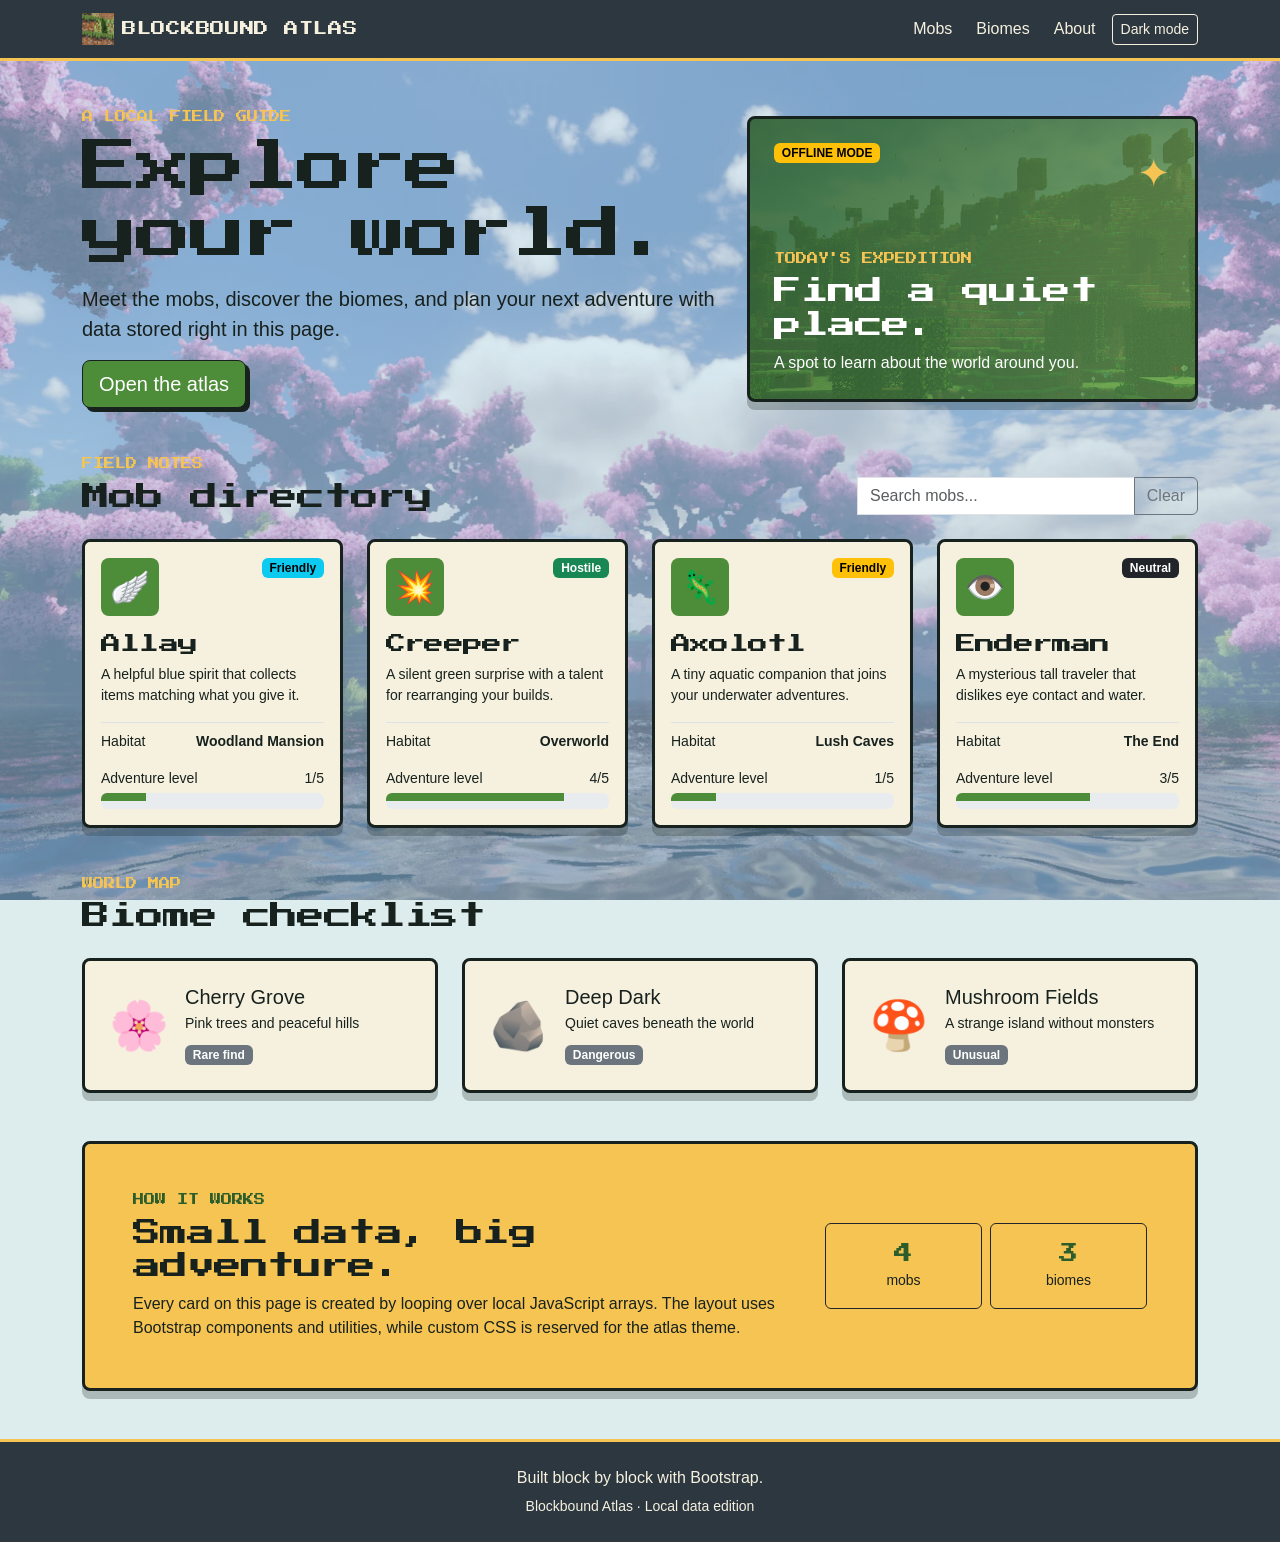
==== webdev/activities/a02/index.html @ 8b09c069 "Made a hamburger menu for mobile view in A01, also made A02 (forgot to commit the thing so it's one " ====
<!doctype html>
<html lang="en">
  <head>
    <meta charset="UTF-8" />
    <meta name="viewport" content="width=device-width, initial-scale=1.0" />
    <meta
      name="description"
      content="A local Minecraft-inspired explorer built with Bootstrap and JavaScript data."
    />
    <title>Blockbound Atlas | Local Explorer</title>
    <link rel="icon" type="image/png" href="assets/favicon.png" />
    <link rel="preconnect" href="https://fonts.googleapis.com" />
    <link rel="preconnect" href="https://fonts.gstatic.com" crossorigin />
    <link
      href="https://fonts.googleapis.com/css2?family=Press+Start+2P&display=swap"
      rel="stylesheet"
    />
    <link
      href="https://cdn.jsdelivr.net/npm/bootstrap@5.3.3/dist/css/bootstrap.min.css"
      rel="stylesheet"
      integrity="sha384-QWTKZyjpPEjISv5WaRU9OFeRpok6YctnYmDr5pNlyT2bRjXh0JMhjY6hW+ALEwIH"
      crossorigin="anonymous"
    />
    <link rel="stylesheet" href="css/style.css" />
  </head>
  <body id="top">
    <header class="navbar navbar-expand-md navbar-dark sticky-top site-header">
      <div class="container">
        <a
          class="navbar-brand atlas-brand d-inline-flex align-items-center"
          href="#top"
        >
          <img
            class="atlas-logo me-2"
            src="assets/favicon.png"
            alt=""
            aria-hidden="true"
          />
          BLOCKBOUND ATLAS
        </a>
        <button
          class="navbar-toggler"
          type="button"
          data-bs-toggle="collapse"
          data-bs-target="#main-navigation"
          aria-controls="main-navigation"
          aria-expanded="false"
          aria-label="Open navigation menu"
        >
          <span class="navbar-toggler-icon"></span>
        </button>
        <nav
          class="collapse navbar-collapse"
          id="main-navigation"
          aria-label="Main navigation"
        >
          <ul class="navbar-nav ms-auto align-items-md-center gap-md-2">
            <li class="nav-item"><a class="nav-link" href="#mobs">Mobs</a></li>
            <li class="nav-item">
              <a class="nav-link" href="#biomes">Biomes</a>
            </li>
            <li class="nav-item">
              <a class="nav-link" href="#about">About</a>
            </li>
            <li class="nav-item">
              <button
                class="btn btn-sm theme-toggle"
                id="theme-toggle"
                type="button"
              >
                Dark mode
              </button>
            </li>
          </ul>
        </nav>
      </div>
    </header>

    <main>
      <section class="container py-5">
        <div class="row align-items-center g-4">
          <div class="col-lg-7">
            <p class="eyebrow">A local field guide</p>
            <h1 class="display-4 pixel-title">Explore your world.</h1>
            <p class="lead mt-3">
              Meet the mobs, discover the biomes, and plan your next adventure
              with data stored right in this page.
            </p>
            <a class="btn btn-atlas btn-lg" href="#mobs">Open the atlas</a>
          </div>
          <div class="col-lg-5">
            <div class="hero-panel p-4">
              <div class="d-flex justify-content-between align-items-start">
                <span class="badge text-bg-warning">OFFLINE MODE</span>
                <span class="compass" aria-hidden="true">✦</span>
              </div>
              <p class="eyebrow mt-5 mb-2">Today's expedition</p>
              <h2 class="h3 pixel-title">Find a quiet place.</h2>
              <p class="mb-0">A spot to learn about the world around you.</p>
            </div>
          </div>
        </div>
      </section>

      <section class="container pb-5" id="mobs">
        <div
          class="d-flex flex-wrap gap-3 justify-content-between align-items-end mb-4"
        >
          <div>
            <p class="eyebrow mb-2">Field notes</p>
            <h2 class="pixel-title h3 mb-0">Mob directory</h2>
          </div>
          <div class="input-group atlas-search">
            <label class="visually-hidden" for="mob-search">Search mobs</label>
            <input
              class="form-control"
              id="mob-search"
              type="search"
              placeholder="Search mobs..."
            />
            <button
              class="btn btn-outline-secondary"
              id="clear-search"
              type="button"
            >
              Clear
            </button>
          </div>
        </div>
        <div class="row g-4" id="mob-list"></div>
        <p class="text-center mt-4 mb-0 d-none" id="empty-mobs">
          No mobs match that search. Try another name or type.
        </p>
      </section>

      <section class="container pb-5" id="biomes">
        <div class="mb-4">
          <p class="eyebrow mb-2">World map</p>
          <h2 class="pixel-title h3 mb-0">Biome checklist</h2>
        </div>
        <div class="row g-4" id="biome-list"></div>
      </section>

      <section class="container pb-5" id="about">
        <div class="about-panel p-4 p-md-5">
          <div class="row g-4 align-items-center">
            <div class="col-md-8">
              <p class="eyebrow">How it works</p>
              <h2 class="pixel-title h3">Small data, big adventure.</h2>
              <p class="mb-0">
                Every card on this page is created by looping over local
                JavaScript arrays. The layout uses Bootstrap components and
                utilities, while custom CSS is reserved for the atlas theme.
              </p>
            </div>
            <div class="col-md-4">
              <div class="row text-center g-2" id="atlas-stats"></div>
            </div>
          </div>
        </div>
      </section>
    </main>

    <footer class="site-footer py-4 text-center">
      <p class="mb-1">Built block by block with Bootstrap.</p>
      <small>Blockbound Atlas &middot; Local data edition</small>
    </footer>

    <script src="https://cdn.jsdelivr.net/npm/bootstrap@5.3.3/dist/js/bootstrap.bundle.min.js"></script>
    <script src="js/script.js"></script>
  </body>
</html>
---- webdev/activities/a02/css/style.css ----
:root {
  --atlas-ink: #17211d;
  --atlas-paper: #f6f1df;
  --atlas-green: #4d8c38;
  --atlas-green-dark: #2d5d2a;
  --atlas-gold: #f6c453;
  --atlas-stone: #2d3740;
  --atlas-header-text: #f6f1df;
  --atlas-shadow: 0 8px 0 rgba(23, 33, 29, 0.25);
}

body {
  min-height: 100vh;
  color: var(--atlas-ink);
  font-family: "Trebuchet MS", Arial, sans-serif;
  background:
    linear-gradient(rgba(191, 232, 255, 0.45), rgba(191, 232, 255, 0.45)),
    url("../assets/background-light.jpg") center / cover fixed,
    var(--atlas-paper);
}

[data-bs-theme="dark"] {
  --atlas-ink: #f6f1df;
  --atlas-paper: #26332f;
  --atlas-green: #70b64b;
  --atlas-green-dark: #b6e3a0;
  --atlas-stone: #17211d;
  --atlas-header-text: #b6e3a0;
}

[data-bs-theme="dark"] body {
  background:
    linear-gradient(rgba(23, 33, 29, 0.7), rgba(23, 33, 29, 0.7)),
    url("../assets/background-dark.jpg") center / cover fixed,
    var(--atlas-paper);
}

.site-header,
.site-footer {
  --bs-navbar-color: var(--atlas-header-text);
  --bs-navbar-hover-color: var(--atlas-gold);
  --bs-navbar-brand-color: var(--atlas-header-text);
  --bs-navbar-brand-hover-color: var(--atlas-gold);
  color: var(--atlas-header-text) !important;
  background: var(--atlas-stone);
  border-bottom: 3px solid var(--atlas-gold);
}

.site-footer {
  border-top: 3px solid var(--atlas-gold);
  border-bottom: 0;
}

.atlas-brand,
.site-header .nav-link {
  color: var(--atlas-header-text) !important;
}

.site-header.navbar-dark .navbar-nav .nav-link {
  color: var(--atlas-header-text) !important;
}

.atlas-brand:hover,
.site-header .nav-link:hover,
.site-header.navbar-dark .navbar-nav .nav-link:hover {
  color: var(--atlas-gold) !important;
}

.site-header .navbar-brand {
  color: var(--atlas-header-text) !important;
}

.atlas-brand,
.pixel-title {
  font-family: "Press Start 2P", "Trebuchet MS", Arial, sans-serif;
  letter-spacing: -0.04em;
}

.atlas-brand {
  font-size: 0.9rem;
  letter-spacing: 0.05em;
  line-height: 1;
}

.eyebrow {
  color: var(--atlas-gold);
}

.atlas-logo {
  width: 32px;
  height: 32px;
  object-fit: contain;
  vertical-align: middle;
}

.hero-panel,
.about-panel,
.mob-card,
.biome-card {
  border: 3px solid var(--atlas-ink);
  border-radius: 0.5rem;
  box-shadow: var(--atlas-shadow);
  background: var(--atlas-paper);
}

.hero-panel {
  min-height: 260px;
  color: #fff;
  background:
    linear-gradient(135deg, rgba(45, 93, 42, 0.88), rgba(77, 140, 56, 0.7)),
    url("../assets/minecraft-hero.png") center / cover;
}

.about-panel {
  background: var(--atlas-gold);
}

.about-panel .eyebrow {
  color: var(--atlas-green-dark);
}

.eyebrow {
  margin-bottom: 0.5rem;
  font-family: "Press Start 2P", "Trebuchet MS", Arial, sans-serif;
  font-size: 0.7rem;
  text-transform: uppercase;
}

.compass {
  font-size: 2.5rem;
  color: var(--atlas-gold);
}

.btn-atlas {
  color: #fff;
  background: var(--atlas-green);
  border-color: var(--atlas-ink);
  box-shadow: 4px 4px 0 var(--atlas-ink);
}

.btn-atlas:hover {
  color: #fff;
  background: var(--atlas-green-dark);
}

.theme-toggle {
  color: var(--atlas-header-text) !important;
  border-color: var(--atlas-header-text) !important;
}

.theme-toggle:hover {
  color: var(--atlas-stone) !important;
  background: var(--atlas-header-text);
}

.mob-card,
.biome-card {
  height: 100%;
  transition: transform 0.2s ease;
}

.mob-card:hover,
.biome-card:hover {
  transform: translateY(-4px);
}

.mob-icon {
  display: grid;
  width: 58px;
  height: 58px;
  place-items: center;
  border-radius: 0.5rem;
  background: var(--atlas-green);
  font-size: 2rem;
}

.difficulty-bar {
  height: 0.5rem;
  background: var(--atlas-green);
}

.atlas-search {
  max-width: 340px;
}

.stat-number {
  display: block;
  color: var(--atlas-green-dark);
  font-family: "Press Start 2P", monospace;
  font-size: 1.2rem;
}
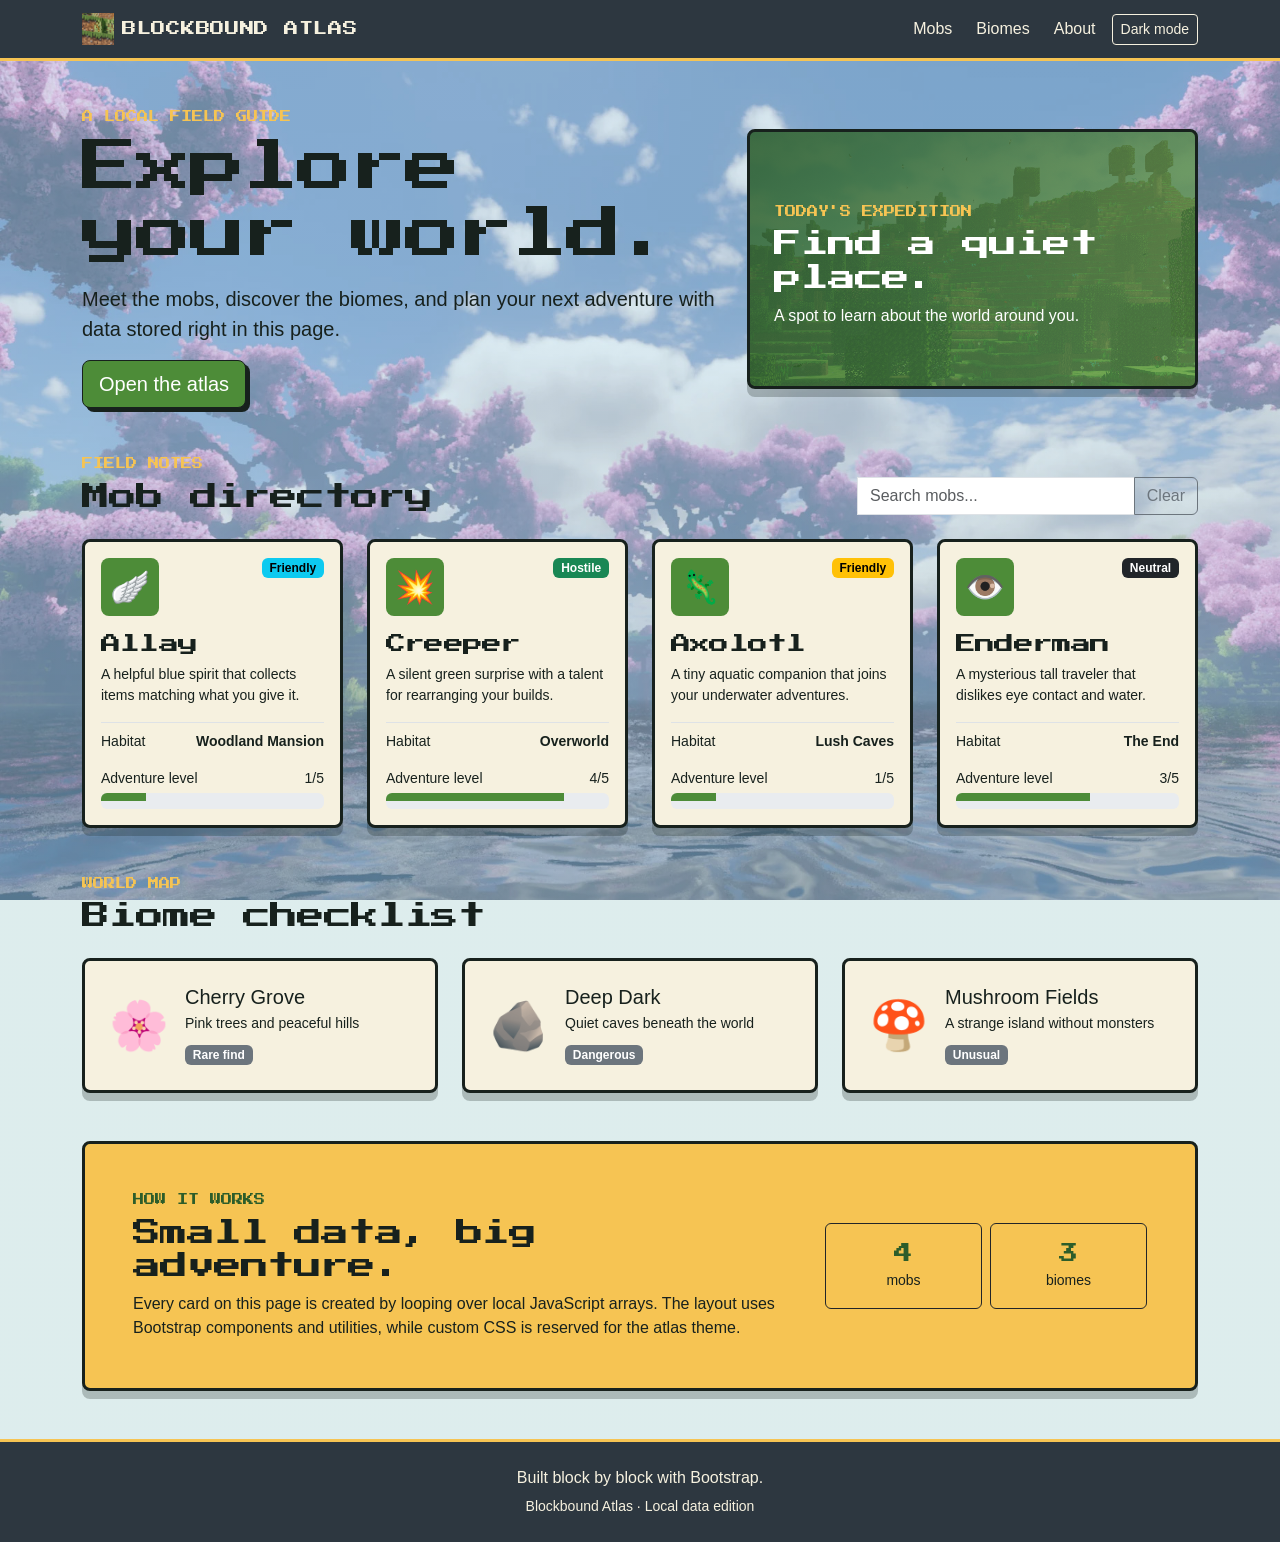
==== commit 182c7a42: "Made some slight design changes." ====
--- a/webdev/activities/a02/index.html
+++ b/webdev/activities/a02/index.html
@@ -91,8 +91,6 @@
           <div class="col-lg-5">
             <div class="hero-panel p-4">
               <div class="d-flex justify-content-between align-items-start">
-                <span class="badge text-bg-warning">OFFLINE MODE</span>
-                <span class="compass" aria-hidden="true">✦</span>
               </div>
               <p class="eyebrow mt-5 mb-2">Today's expedition</p>
               <h2 class="h3 pixel-title">Find a quiet place.</h2>
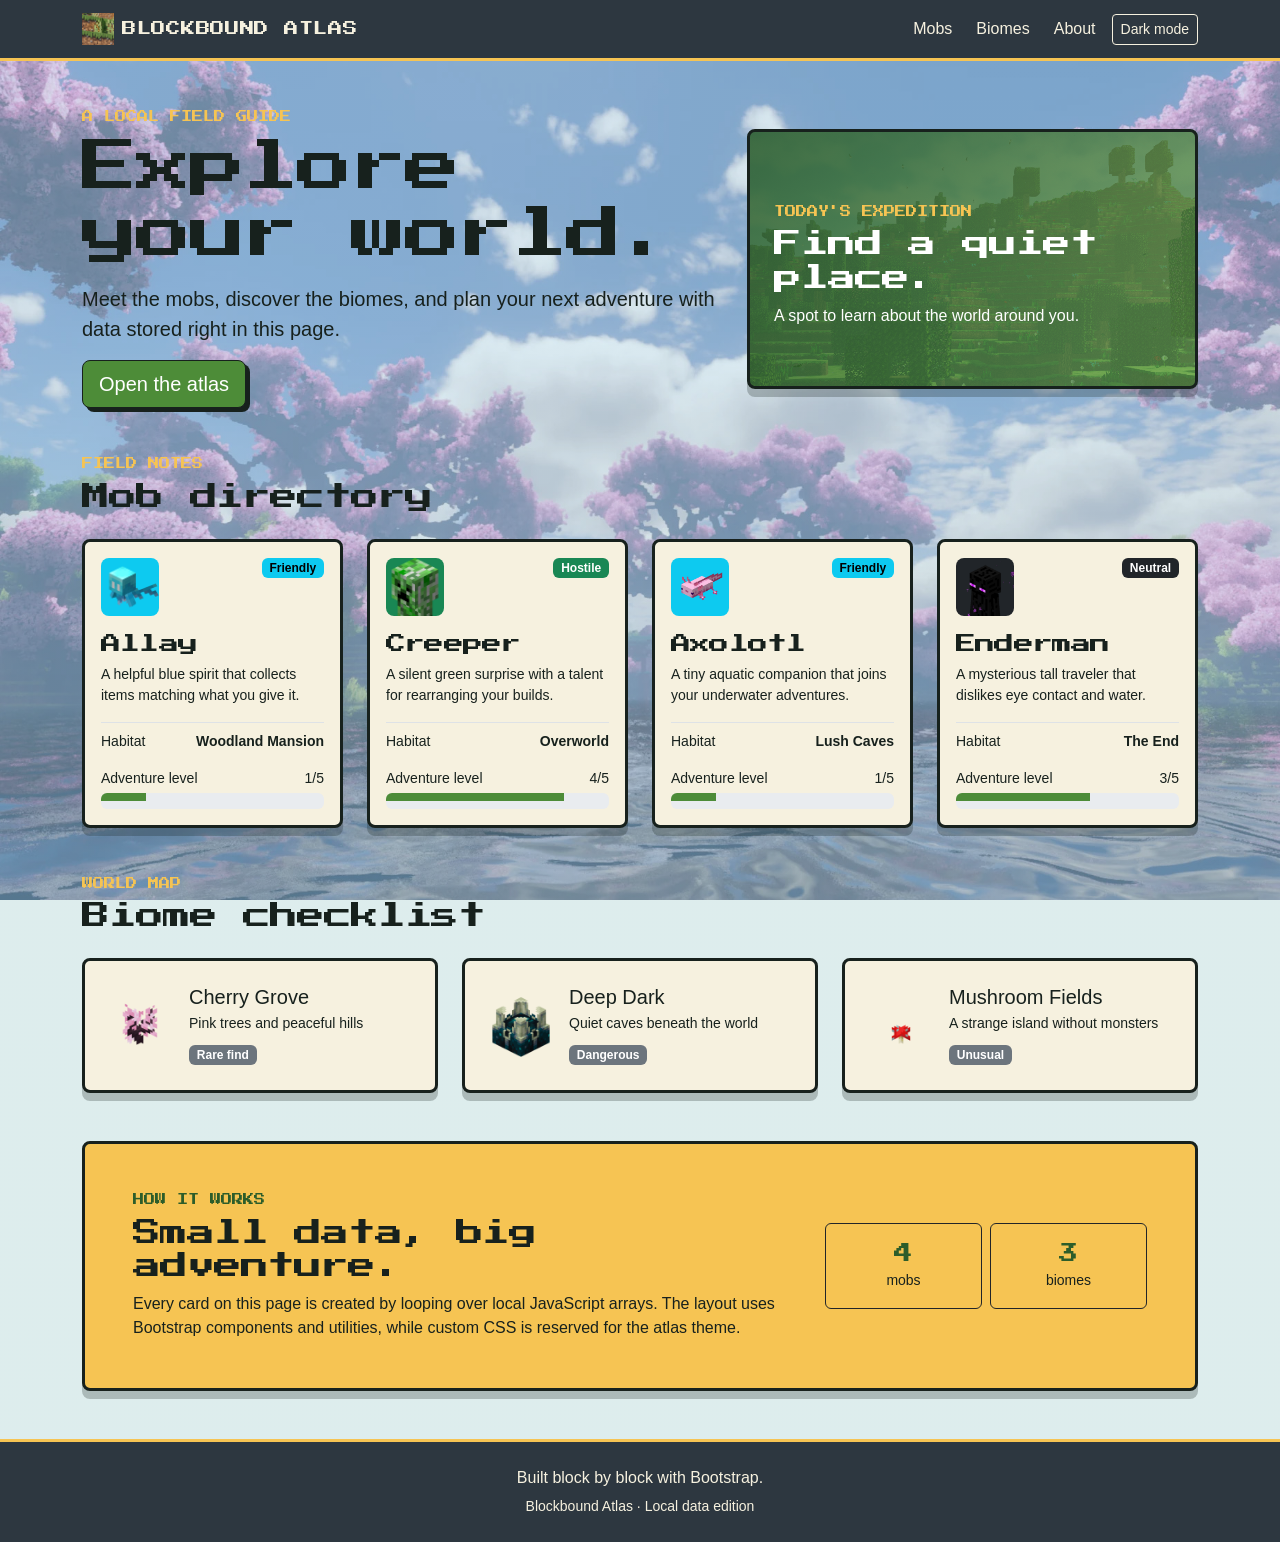
==== commit 31d0c2f0: "Changed the assets for the mobs and biomes, and also changed the js function from .map to a for loop" ====
--- a/webdev/activities/a02/index.html
+++ b/webdev/activities/a02/index.html
@@ -90,8 +90,9 @@
           </div>
           <div class="col-lg-5">
             <div class="hero-panel p-4">
-              <div class="d-flex justify-content-between align-items-start">
-              </div>
+              <div
+                class="d-flex justify-content-between align-items-start"
+              ></div>
               <p class="eyebrow mt-5 mb-2">Today's expedition</p>
               <h2 class="h3 pixel-title">Find a quiet place.</h2>
               <p class="mb-0">A spot to learn about the world around you.</p>
@@ -108,27 +109,8 @@
             <p class="eyebrow mb-2">Field notes</p>
             <h2 class="pixel-title h3 mb-0">Mob directory</h2>
           </div>
-          <div class="input-group atlas-search">
-            <label class="visually-hidden" for="mob-search">Search mobs</label>
-            <input
-              class="form-control"
-              id="mob-search"
-              type="search"
-              placeholder="Search mobs..."
-            />
-            <button
-              class="btn btn-outline-secondary"
-              id="clear-search"
-              type="button"
-            >
-              Clear
-            </button>
-          </div>
         </div>
         <div class="row g-4" id="mob-list"></div>
-        <p class="text-center mt-4 mb-0 d-none" id="empty-mobs">
-          No mobs match that search. Try another name or type.
-        </p>
       </section>
 
       <section class="container pb-5" id="biomes">
--- a/webdev/activities/a02/css/style.css
+++ b/webdev/activities/a02/css/style.css
@@ -170,17 +170,25 @@
   height: 58px;
   place-items: center;
   border-radius: 0.5rem;
-  background: var(--atlas-green);
-  font-size: 2rem;
+  overflow: hidden;
+}
+
+.mob-icon img,
+.biome-icon {
+  width: 100%;
+  height: 100%;
+  object-fit: contain;
+}
+
+.biome-icon {
+  flex: 0 0 64px;
+  width: 64px;
+  height: 64px;
 }
 
 .difficulty-bar {
   height: 0.5rem;
   background: var(--atlas-green);
-}
-
-.atlas-search {
-  max-width: 340px;
 }
 
 .stat-number {
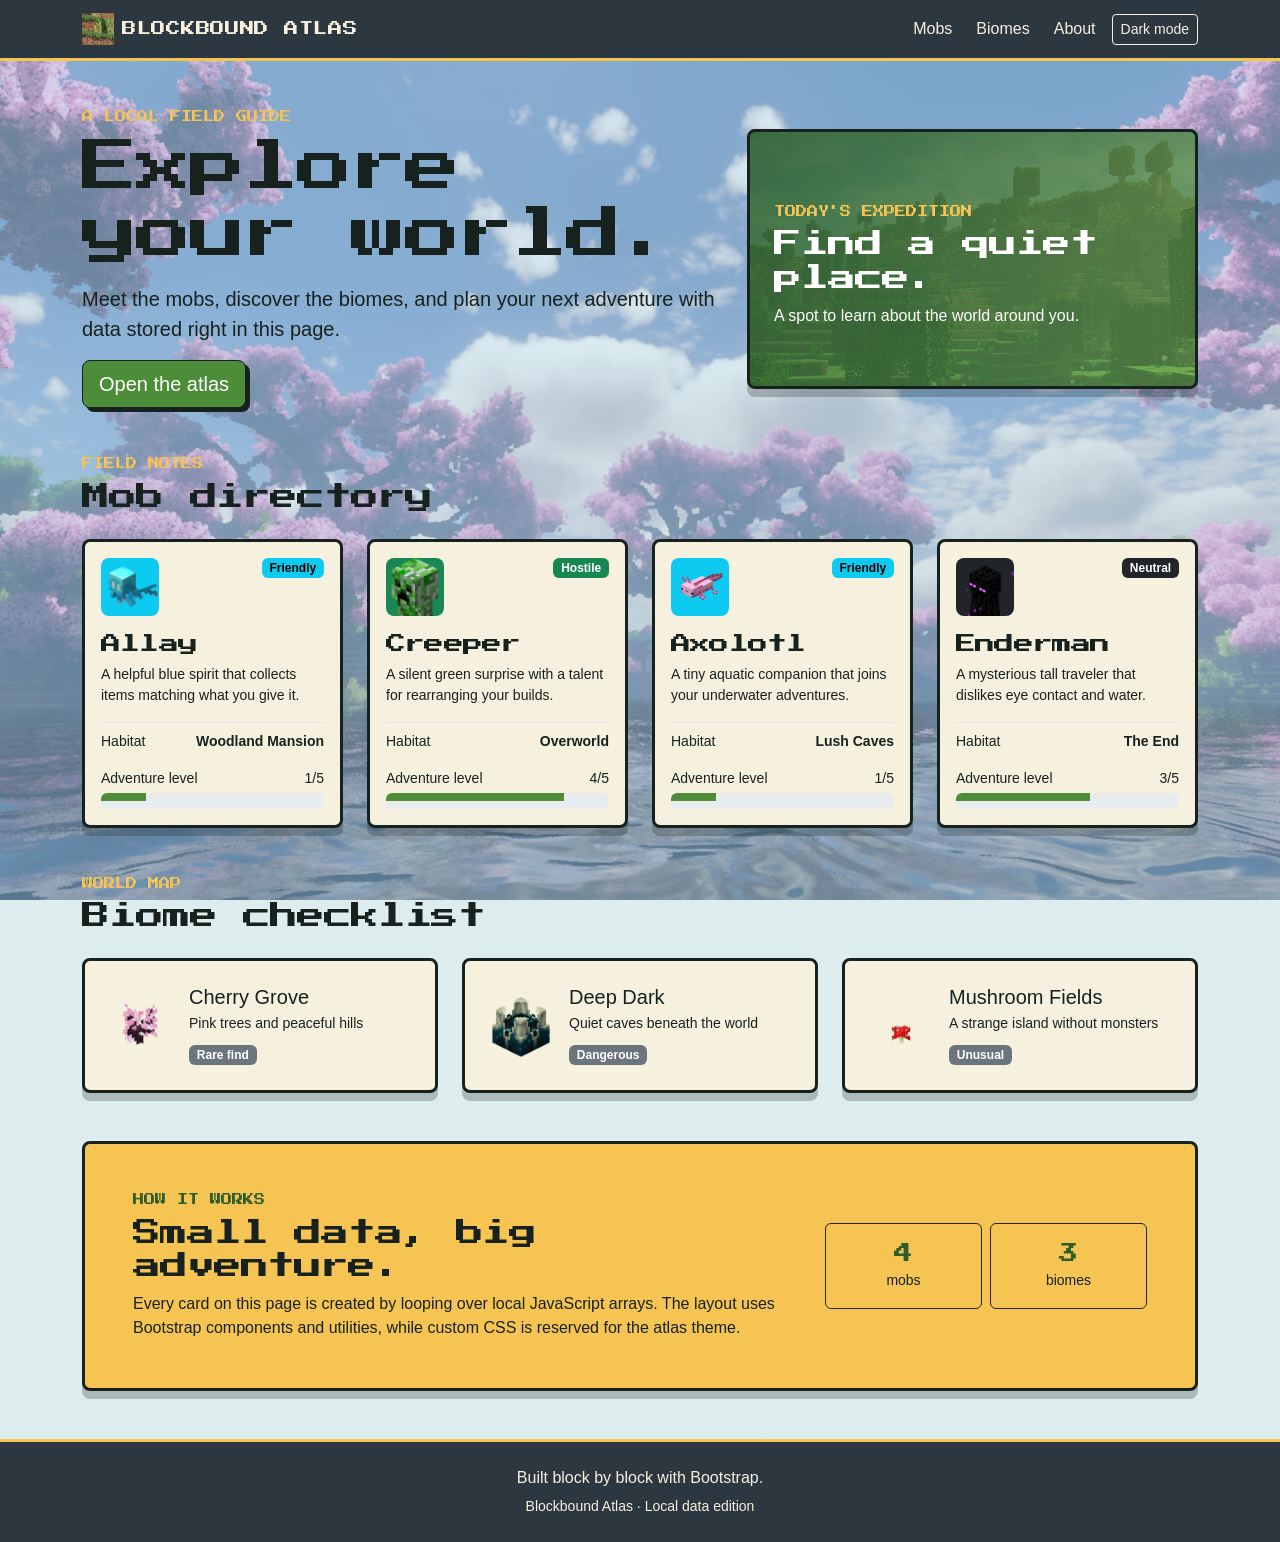
==== commit 702c3250: "Also did the useful comments thing for A01 & A02." ====
--- a/webdev/activities/a02/index.html
+++ b/webdev/activities/a02/index.html
@@ -1,6 +1,7 @@
 <!doctype html>
 <html lang="en">
   <head>
+    <!-- Page metadata, fonts, Bootstrap, and the atlas favicon. -->
     <meta charset="UTF-8" />
     <meta name="viewport" content="width=device-width, initial-scale=1.0" />
     <meta
@@ -24,6 +25,7 @@
     <link rel="stylesheet" href="css/style.css" />
   </head>
   <body id="top">
+    <!-- Bootstrap navbar collapses into a mobile menu at the medium breakpoint. -->
     <header class="navbar navbar-expand-md navbar-dark sticky-top site-header">
       <div class="container">
         <a
@@ -77,6 +79,7 @@
     </header>
 
     <main>
+      <!-- Intro panel and the main call to action. -->
       <section class="container py-5">
         <div class="row align-items-center g-4">
           <div class="col-lg-7">
@@ -101,6 +104,7 @@
         </div>
       </section>
 
+      <!-- Mob cards are generated from the mobs array in script.js. -->
       <section class="container pb-5" id="mobs">
         <div
           class="d-flex flex-wrap gap-3 justify-content-between align-items-end mb-4"
@@ -113,6 +117,7 @@
         <div class="row g-4" id="mob-list"></div>
       </section>
 
+      <!-- Biome cards are generated from the biomes array in script.js. -->
       <section class="container pb-5" id="biomes">
         <div class="mb-4">
           <p class="eyebrow mb-2">World map</p>
@@ -121,6 +126,7 @@
         <div class="row g-4" id="biome-list"></div>
       </section>
 
+      <!-- Explains the local-data approach and displays generated totals. -->
       <section class="container pb-5" id="about">
         <div class="about-panel p-4 p-md-5">
           <div class="row g-4 align-items-center">
@@ -141,6 +147,7 @@
       </section>
     </main>
 
+    <!-- Opaque footer keeps the attribution readable over the background. -->
     <footer class="site-footer py-4 text-center">
       <p class="mb-1">Built block by block with Bootstrap.</p>
       <small>Blockbound Atlas &middot; Local data edition</small>
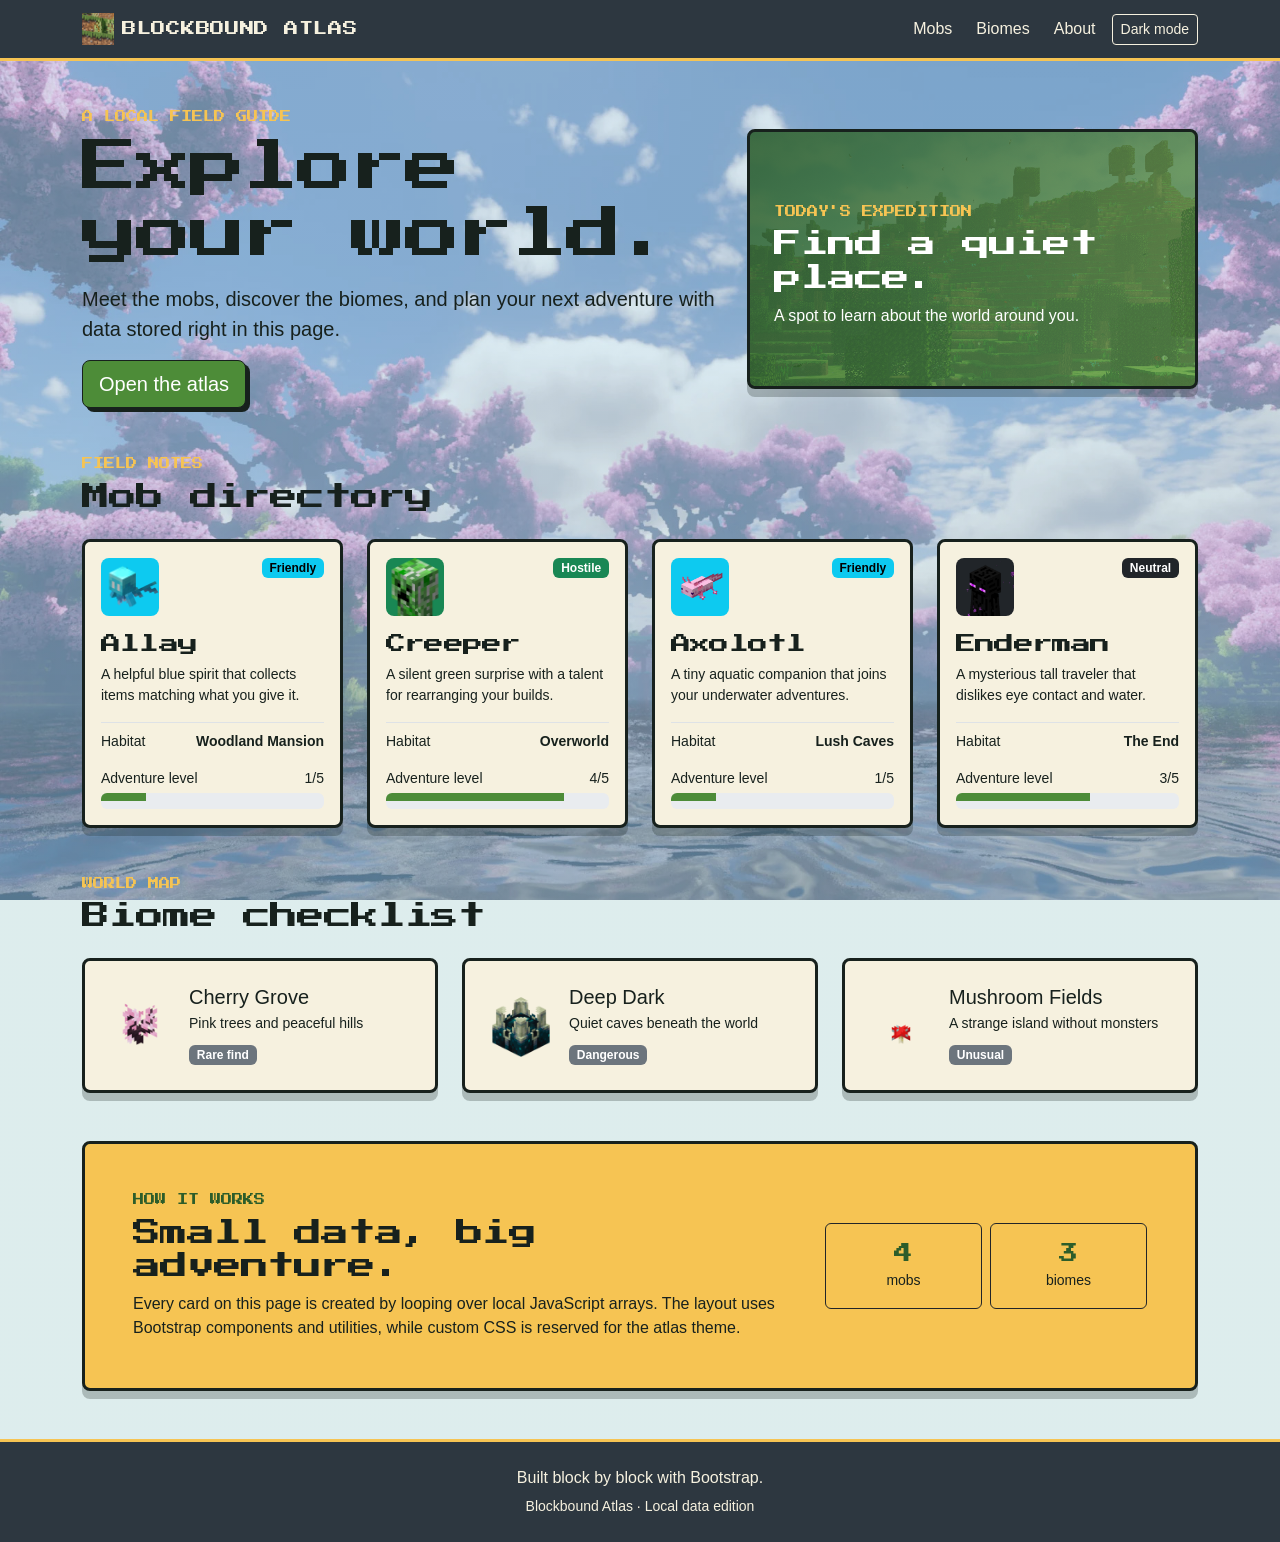
==== commit a6006ceb: "Updated bootstrap version from 5.3.3 to 5.3.8, and added demo 7 placeholder files." ====
--- a/webdev/activities/a02/index.html
+++ b/webdev/activities/a02/index.html
@@ -17,9 +17,9 @@
       rel="stylesheet"
     />
     <link
-      href="https://cdn.jsdelivr.net/npm/bootstrap@5.3.3/dist/css/bootstrap.min.css"
+      href="https://cdn.jsdelivr.net/npm/bootstrap@5.3.8/dist/css/bootstrap.min.css"
       rel="stylesheet"
-      integrity="sha384-QWTKZyjpPEjISv5WaRU9OFeRpok6YctnYmDr5pNlyT2bRjXh0JMhjY6hW+ALEwIH"
+      integrity="sha384-sRIl4kxILFvY47J16cr9ZwB07vP4J8+LH7qKQnuqkuIAvNWLzeN8tE5YBujZqJLB"
       crossorigin="anonymous"
     />
     <link rel="stylesheet" href="css/style.css" />
@@ -153,7 +153,11 @@
       <small>Blockbound Atlas &middot; Local data edition</small>
     </footer>
 
-    <script src="https://cdn.jsdelivr.net/npm/bootstrap@5.3.3/dist/js/bootstrap.bundle.min.js"></script>
+    <script
+      src="https://cdn.jsdelivr.net/npm/bootstrap@5.3.8/dist/js/bootstrap.bundle.min.js"
+      integrity="sha384-FKyoEForCGlyvwx9Hj09JcYn3nv7wiPVlz7YYwJrWVcXK/BmnVDxM+D2scQbITxI"
+      crossorigin="anonymous"
+    ></script>
     <script src="js/script.js"></script>
   </body>
 </html>
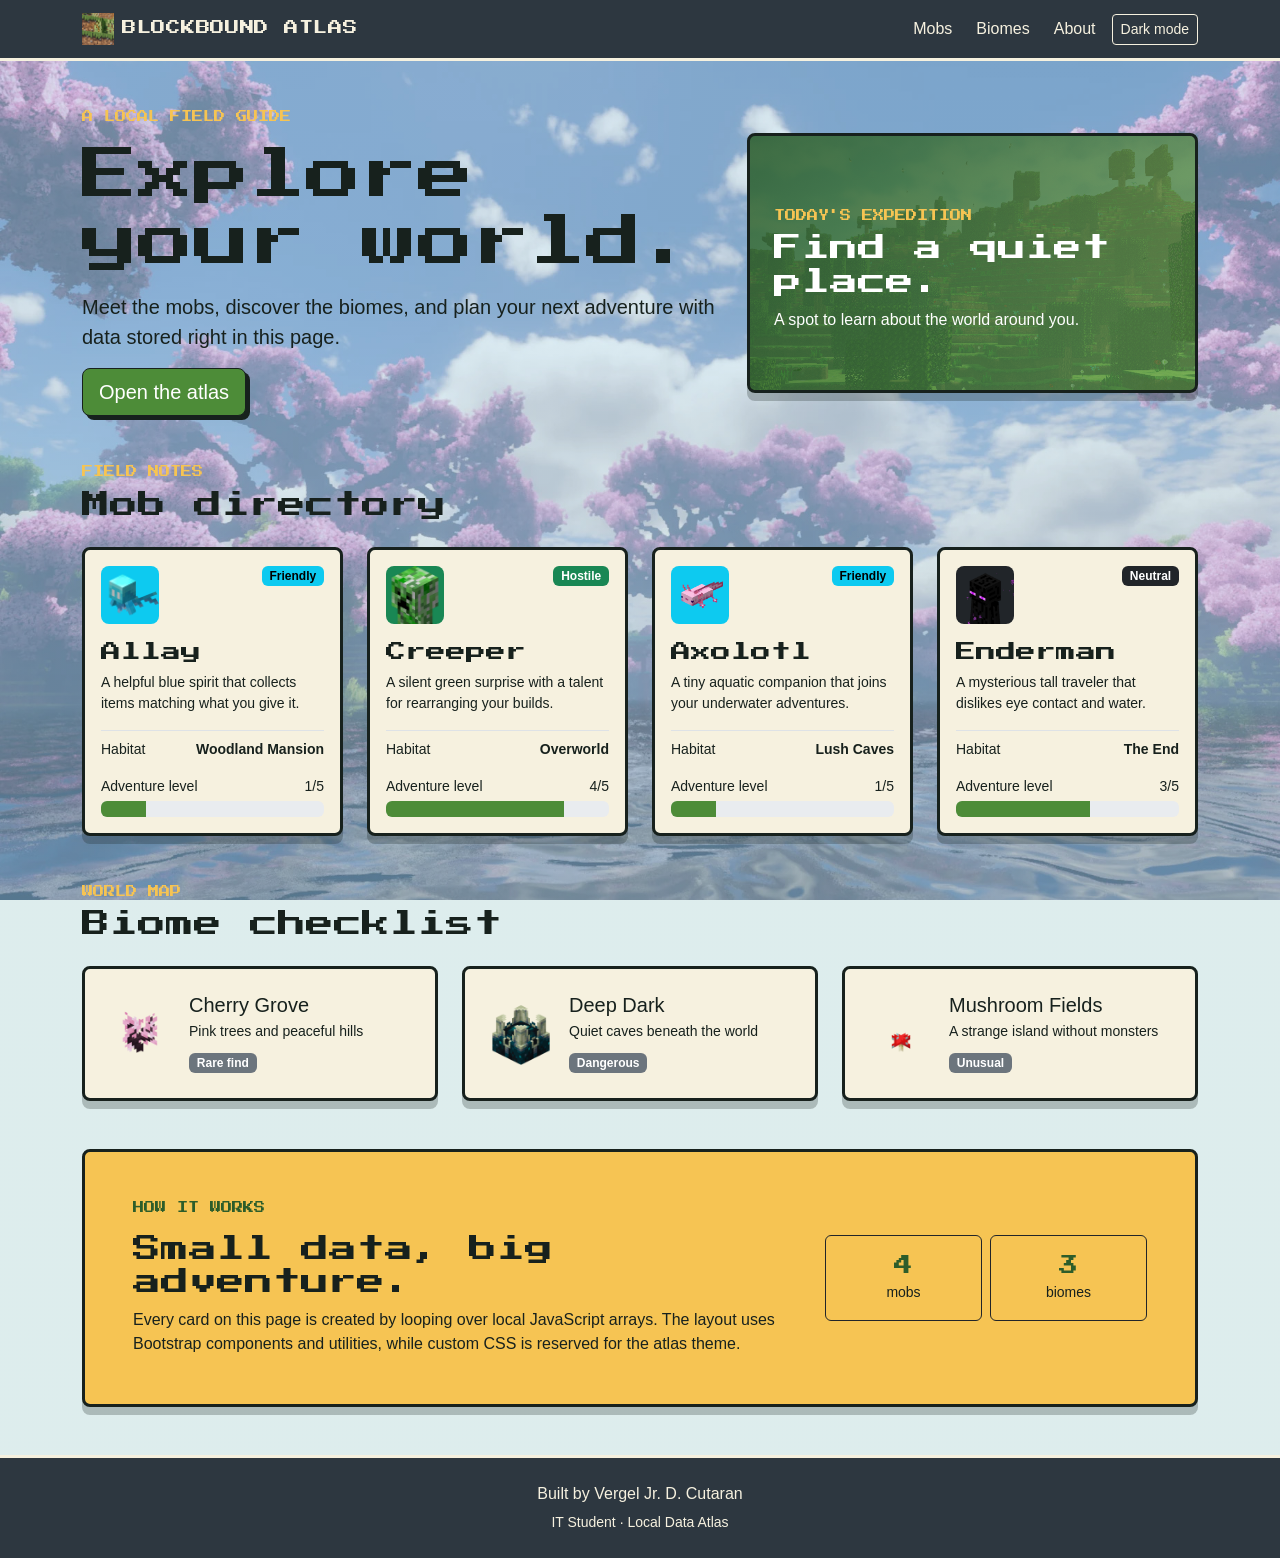
==== commit 59619e3e: "Removed unnecessary and redundant lines for efficiency." ====
--- a/webdev/activities/a02/index.html
+++ b/webdev/activities/a02/index.html
@@ -1,7 +1,7 @@
 <!doctype html>
 <html lang="en">
   <head>
-    <!-- Page metadata, fonts, Bootstrap, and the atlas favicon. -->
+    <!-- Page metadata and shared Bootstrap/font dependencies. -->
     <meta charset="UTF-8" />
     <meta name="viewport" content="width=device-width, initial-scale=1.0" />
     <meta
@@ -25,7 +25,7 @@
     <link rel="stylesheet" href="css/style.css" />
   </head>
   <body id="top">
-    <!-- Bootstrap navbar collapses into a mobile menu at the medium breakpoint. -->
+    <!-- Bootstrap provides the responsive navigation collapse. -->
     <header class="navbar navbar-expand-md navbar-dark sticky-top site-header">
       <div class="container">
         <a
@@ -69,6 +69,7 @@
                 class="btn btn-sm theme-toggle"
                 id="theme-toggle"
                 type="button"
+                aria-pressed="false"
               >
                 Dark mode
               </button>
@@ -79,7 +80,7 @@
     </header>
 
     <main>
-      <!-- Intro panel and the main call to action. -->
+      <!-- Intro copy and expedition call to action. -->
       <section class="container py-5">
         <div class="row align-items-center g-4">
           <div class="col-lg-7">
@@ -104,7 +105,7 @@
         </div>
       </section>
 
-      <!-- Mob cards are generated from the mobs array in script.js. -->
+      <!-- JavaScript fills this grid from the local mob data. -->
       <section class="container pb-5" id="mobs">
         <div
           class="d-flex flex-wrap gap-3 justify-content-between align-items-end mb-4"
@@ -117,7 +118,7 @@
         <div class="row g-4" id="mob-list"></div>
       </section>
 
-      <!-- Biome cards are generated from the biomes array in script.js. -->
+      <!-- JavaScript fills this grid from the local biome data. -->
       <section class="container pb-5" id="biomes">
         <div class="mb-4">
           <p class="eyebrow mb-2">World map</p>
@@ -126,7 +127,7 @@
         <div class="row g-4" id="biome-list"></div>
       </section>
 
-      <!-- Explains the local-data approach and displays generated totals. -->
+      <!-- About panel also receives its totals from JavaScript. -->
       <section class="container pb-5" id="about">
         <div class="about-panel p-4 p-md-5">
           <div class="row g-4 align-items-center">
@@ -147,10 +148,10 @@
       </section>
     </main>
 
-    <!-- Opaque footer keeps the attribution readable over the background. -->
+    <!-- Solid footer keeps attribution readable over the background. -->
     <footer class="site-footer py-4 text-center">
-      <p class="mb-1">Built block by block with Bootstrap.</p>
-      <small>Blockbound Atlas &middot; Local data edition</small>
+      <p class="mb-1">Built by Vergel Jr. D. Cutaran</p>
+      <small>IT Student &middot; Local Data Atlas</small>
     </footer>
 
     <script
